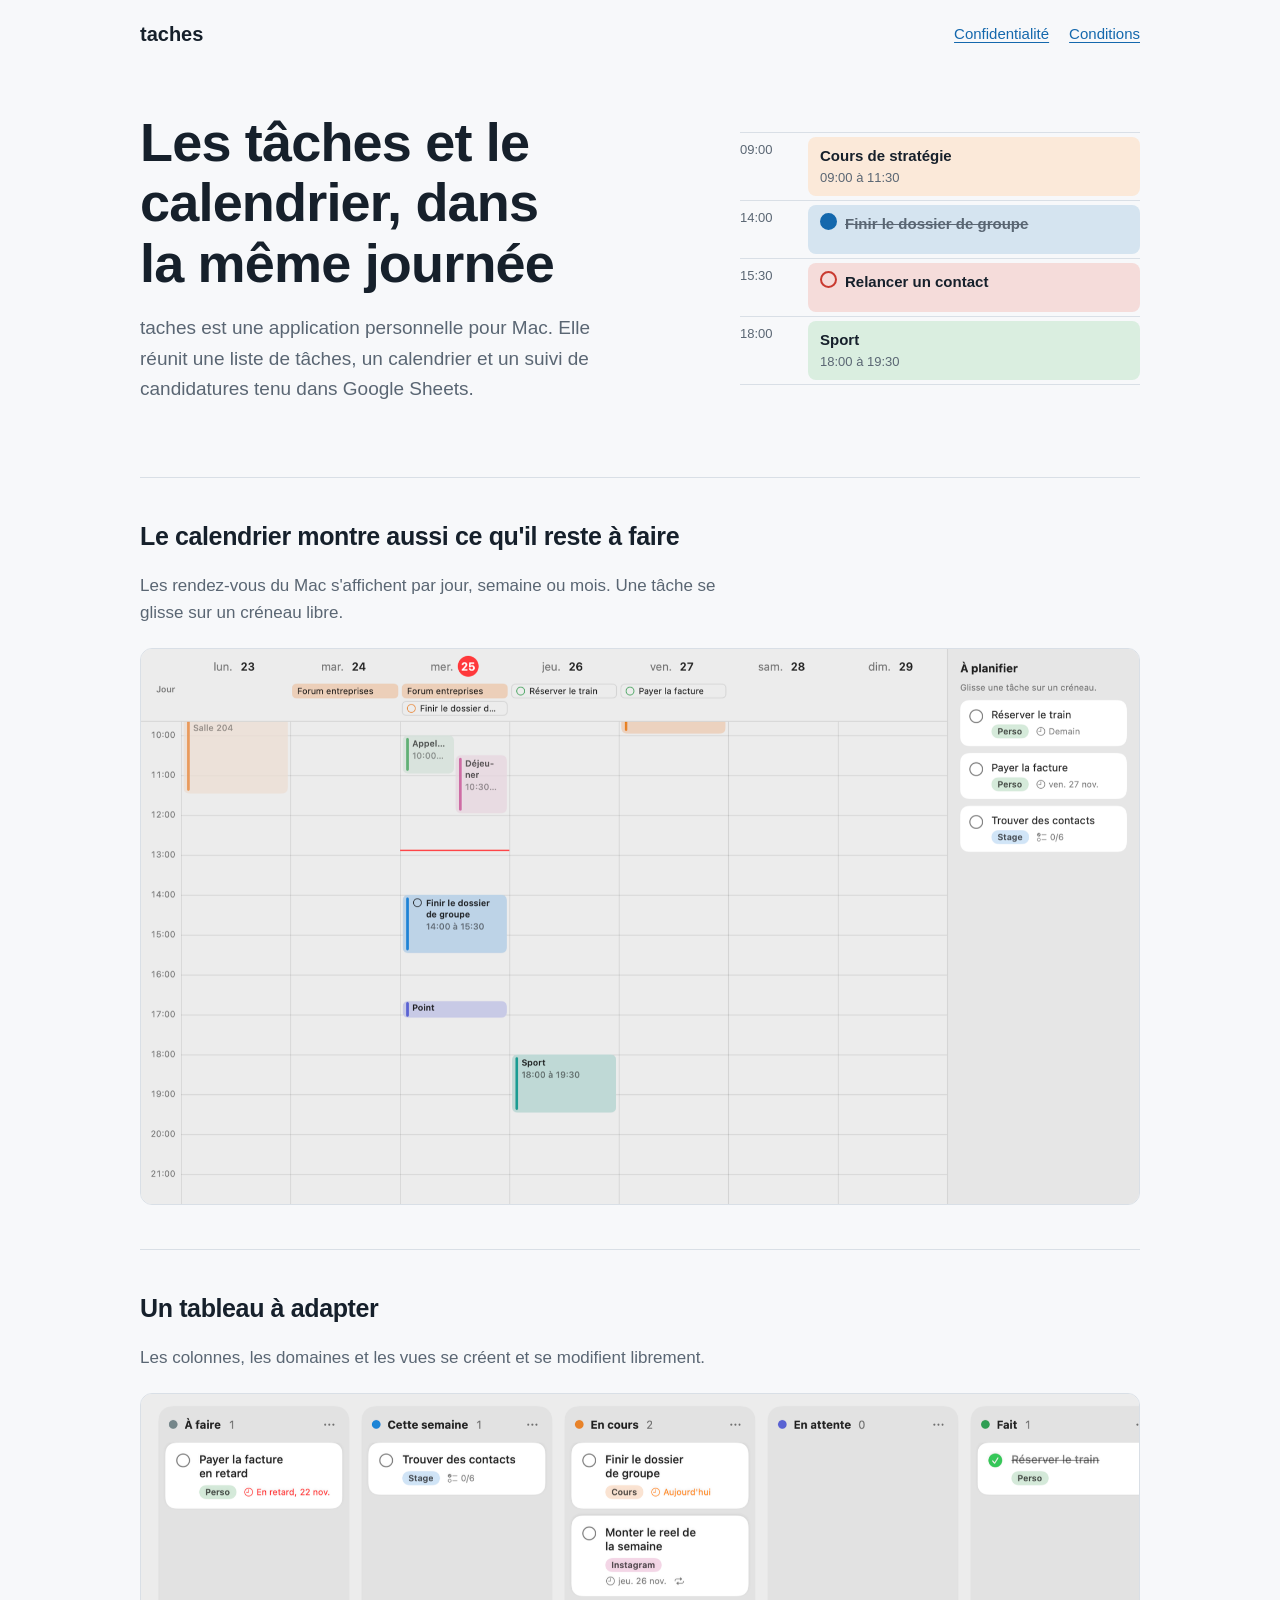
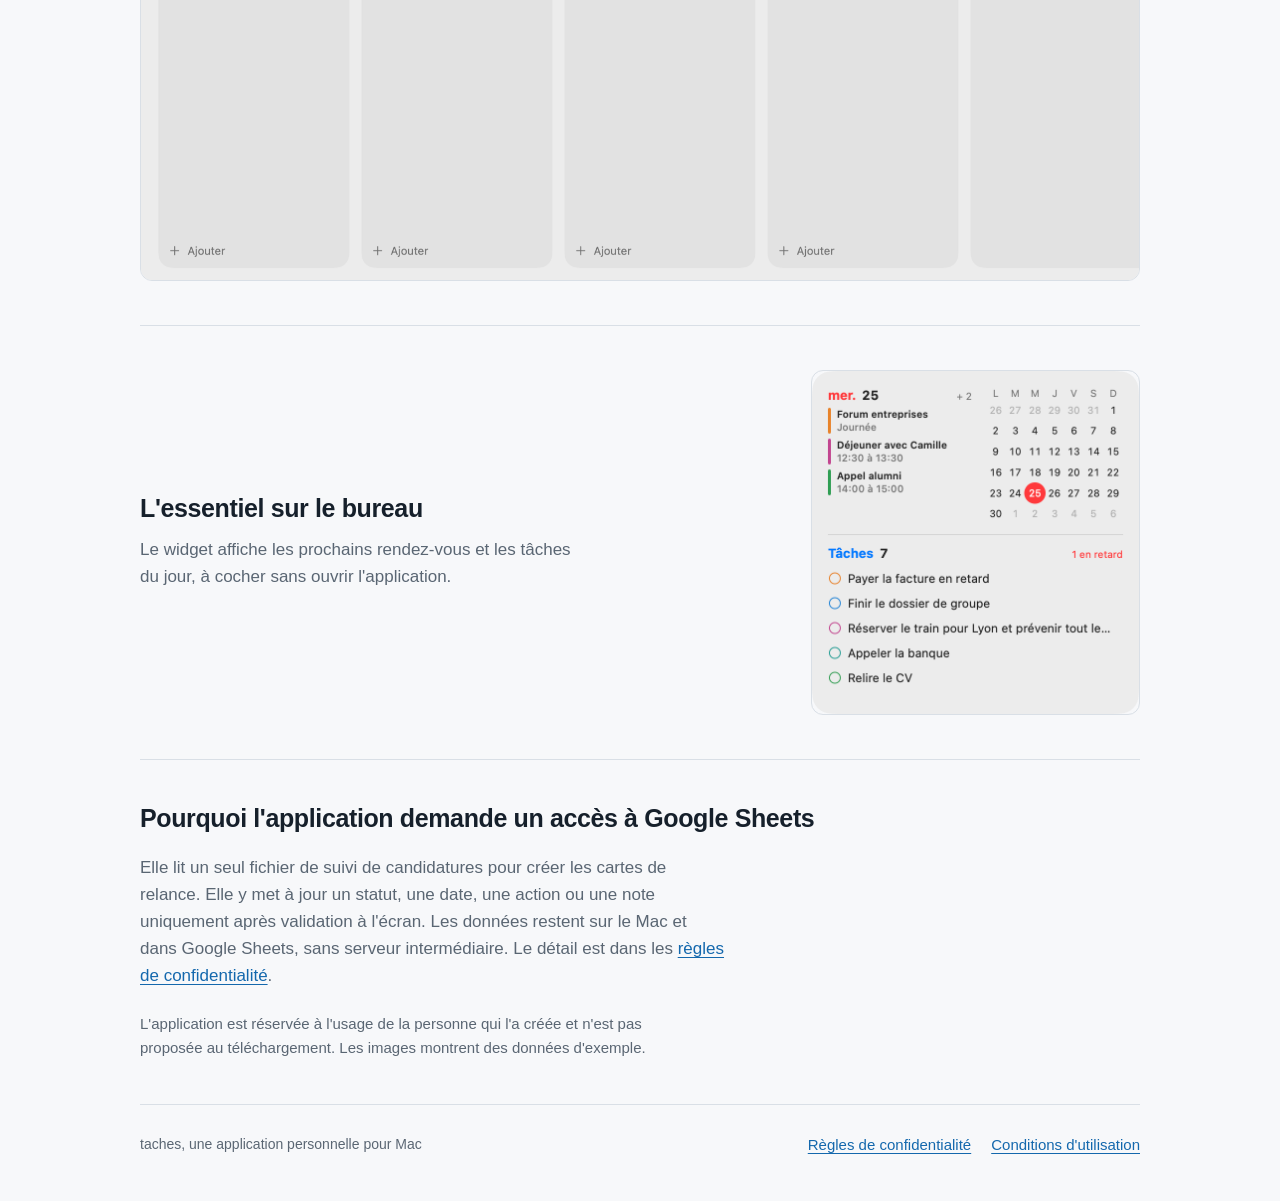
==== index.html @ 0d528f23 "Site de présentation de taches Co-Authored-By: Claude Opus 5.5 <noreply@anthropic.com>" ====
<!doctype html>
<html lang="fr">
<head>
<meta charset="utf-8">
<meta name="viewport" content="width=device-width,initial-scale=1,viewport-fit=cover">
<title>taches</title>
<meta name="description" content="Une application personnelle pour Mac qui réunit tâches, calendrier et suivi de candidatures.">
<meta name="color-scheme" content="light dark">
<link rel="stylesheet" href="style.css">
</head>
<body>
<div class="page">
<header><a class="nom" href="./">taches</a>
<nav aria-label="Pages"><a href="confidentialite.html">Confidentialité</a><a href="conditions.html">Conditions</a></nav></header>
<main>
<section class="accueil">
<div class="mots"><h1>Les tâches et le calendrier, dans la même journée</h1>
<p>taches est une application personnelle pour Mac. Elle réunit une liste de tâches, un calendrier et un suivi de candidatures tenu dans Google Sheets.</p></div>
<ul class="jour" aria-label="Exemple de journée">
<li><time>09:00</time><div class="bloc" style="--c:var(--orange)">Cours de stratégie<small>09:00 à 11:30</small></div></li>
<li><time>14:00</time><div class="bloc tache fait" style="--c:var(--bleu)">Finir le dossier de groupe</div></li>
<li><time>15:30</time><div class="bloc tache" style="--c:var(--rouge)">Relancer un contact</div></li>
<li><time>18:00</time><div class="bloc" style="--c:var(--vert)">Sport<small>18:00 à 19:30</small></div></li>
</ul>
</section>
<section class="partie"><h2>Le calendrier montre aussi ce qu'il reste à faire</h2>
<p>Les rendez-vous du Mac s'affichent par jour, semaine ou mois. Une tâche se glisse sur un créneau libre.</p>
<img src="calendrier.png" width="1800" height="1002" alt="Vue semaine du calendrier, avec les tâches à planifier sur la droite. Données d'exemple."></section>
<section class="partie"><h2>Un tableau à adapter</h2>
<p>Les colonnes, les domaines et les vues se créent et se modifient librement.</p>
<img src="kanban.png" alt="Tableau de tâches en colonnes. Données d'exemple."></section>
<section class="partie duo"><div class="mots"><h2>L'essentiel sur le bureau</h2>
<p>Le widget affiche les prochains rendez-vous et les tâches du jour, à cocher sans ouvrir l'application.</p></div>
<img src="widget.png" width="658" height="690" alt="Widget avec rendez-vous, mois et tâches du jour. Données d'exemple."></section>
<section class="partie"><h2>Pourquoi l'application demande un accès à Google Sheets</h2>
<p>Elle lit un seul fichier de suivi de candidatures pour créer les cartes de relance. Elle y met à jour un statut, une date, une action ou une note uniquement après validation à l'écran. Les données restent sur le Mac et dans Google Sheets, sans serveur intermédiaire. Le détail est dans les <a href="confidentialite.html">règles de confidentialité</a>.</p>
<p class="note">L'application est réservée à l'usage de la personne qui l'a créée et n'est pas proposée au téléchargement. Les images montrent des données d'exemple.</p></section>
</main>
<footer><span>taches, une application personnelle pour Mac</span><nav aria-label="Pages légales"><a href="confidentialite.html">Règles de confidentialité</a><a href="conditions.html">Conditions d'utilisation</a></nav></footer>
</div>
</body>
</html>
---- style.css ----
/* Une journée : à gauche le rail des heures, à droite ce qui s'y pose. */
:root{--fond:#f7f8fa;--carte:#fff;--encre:#16202b;--doux:#5a6673;--trait:#d9dfe6;--bleu:#1468ad;--rouge:#c93a30;--orange:#e8832a;--vert:#2f9e53;
--titre:ui-rounded,"SF Pro Rounded",-apple-system,"Avenir Next","Segoe UI",sans-serif;--texte:-apple-system,"SF Pro Text","Segoe UI",Roboto,sans-serif}
@media (prefers-color-scheme:dark){:root{--fond:#14191f;--carte:#1d242c;--encre:#eaf0f6;--doux:#9ba8b5;--trait:#313b46;--bleu:#6cb6f2;--rouge:#ff7066;--orange:#f0a05a;--vert:#6cc98a;color-scheme:dark}}
*{box-sizing:border-box}
body{margin:0;background:var(--fond);color:var(--encre);font:17px/1.6 var(--texte)}
.page{max-width:1040px;margin:0 auto;padding-inline:max(20px,env(safe-area-inset-left,0px)) max(20px,env(safe-area-inset-right,0px))}
a{color:var(--bleu);text-underline-offset:3px}a:focus-visible{outline:3px solid var(--bleu);outline-offset:3px;border-radius:4px}
header{display:flex;flex-wrap:wrap;gap:8px 24px;align-items:center;justify-content:space-between;padding-block:22px}
header .nom{font:700 20px var(--titre);color:var(--encre);text-decoration:none}
nav{display:flex;flex-wrap:wrap;gap:4px 20px;font-size:15px}
h1,h2{font-family:var(--titre);line-height:1.12;text-wrap:balance;letter-spacing:-.015em}
h1{font-size:clamp(34px,5.4vw,54px);margin:0}
h2{font-size:25px;margin:0}
p{margin:0}
.accueil{display:grid;grid-template-columns:minmax(0,1fr) minmax(0,400px);gap:56px;align-items:center;padding-block:44px 72px}
.accueil div.mots{display:grid;gap:20px}.mots p{max-width:46ch;color:var(--doux);font-size:19px}
.jour{list-style:none;margin:0;padding:0;border-top:1px solid var(--trait);font-size:15px}
.jour li{display:grid;grid-template-columns:56px minmax(0,1fr);gap:12px;min-height:58px;border-bottom:1px solid var(--trait)}
.jour time{color:var(--doux);font-size:13px;font-variant-numeric:tabular-nums;padding-top:7px}
.bloc{align-self:stretch;margin:4px 0;padding:7px 12px;border-radius:8px;background:color-mix(in srgb,var(--c) 18%,var(--carte));font-weight:600}
.bloc small{display:block;font-weight:400;color:var(--doux);font-size:13px}
.tache::before{content:"";display:inline-block;width:13px;height:13px;margin-right:8px;vertical-align:-1px;border:2px solid var(--c);border-radius:50%}
.fait::before{background:var(--c)}.fait{text-decoration:line-through;color:var(--doux)}
.partie{display:grid;gap:22px;padding-block:44px;border-top:1px solid var(--trait)}
.partie>p{max-width:62ch;color:var(--doux)}
.partie img{display:block;width:100%;height:auto;border:1px solid var(--trait);border-radius:12px}
.duo{grid-template-columns:minmax(0,1fr) minmax(0,329px);align-items:center;gap:22px 56px}.duo .mots{display:grid;gap:14px}.duo .mots p{font-size:17px}
.note{font-size:15px;color:var(--doux)}
.droit{max-width:720px;display:grid;gap:34px;padding-block:36px 72px}.droit section{display:grid;gap:12px}.droit h1{font-size:clamp(32px,5vw,44px)}.droit h2{font-size:21px}
.droit ul{margin:0;padding-left:20px;display:grid;gap:8px}.droit code{font-size:.9em;overflow-wrap:anywhere}
footer{display:flex;flex-wrap:wrap;gap:6px 24px;justify-content:space-between;padding-block:28px 44px;border-top:1px solid var(--trait);font-size:14px;color:var(--doux)}
@media (max-width:760px){.accueil,.duo{grid-template-columns:minmax(0,1fr);gap:34px}.accueil{padding-block:24px 52px}.duo img{max-width:329px}}
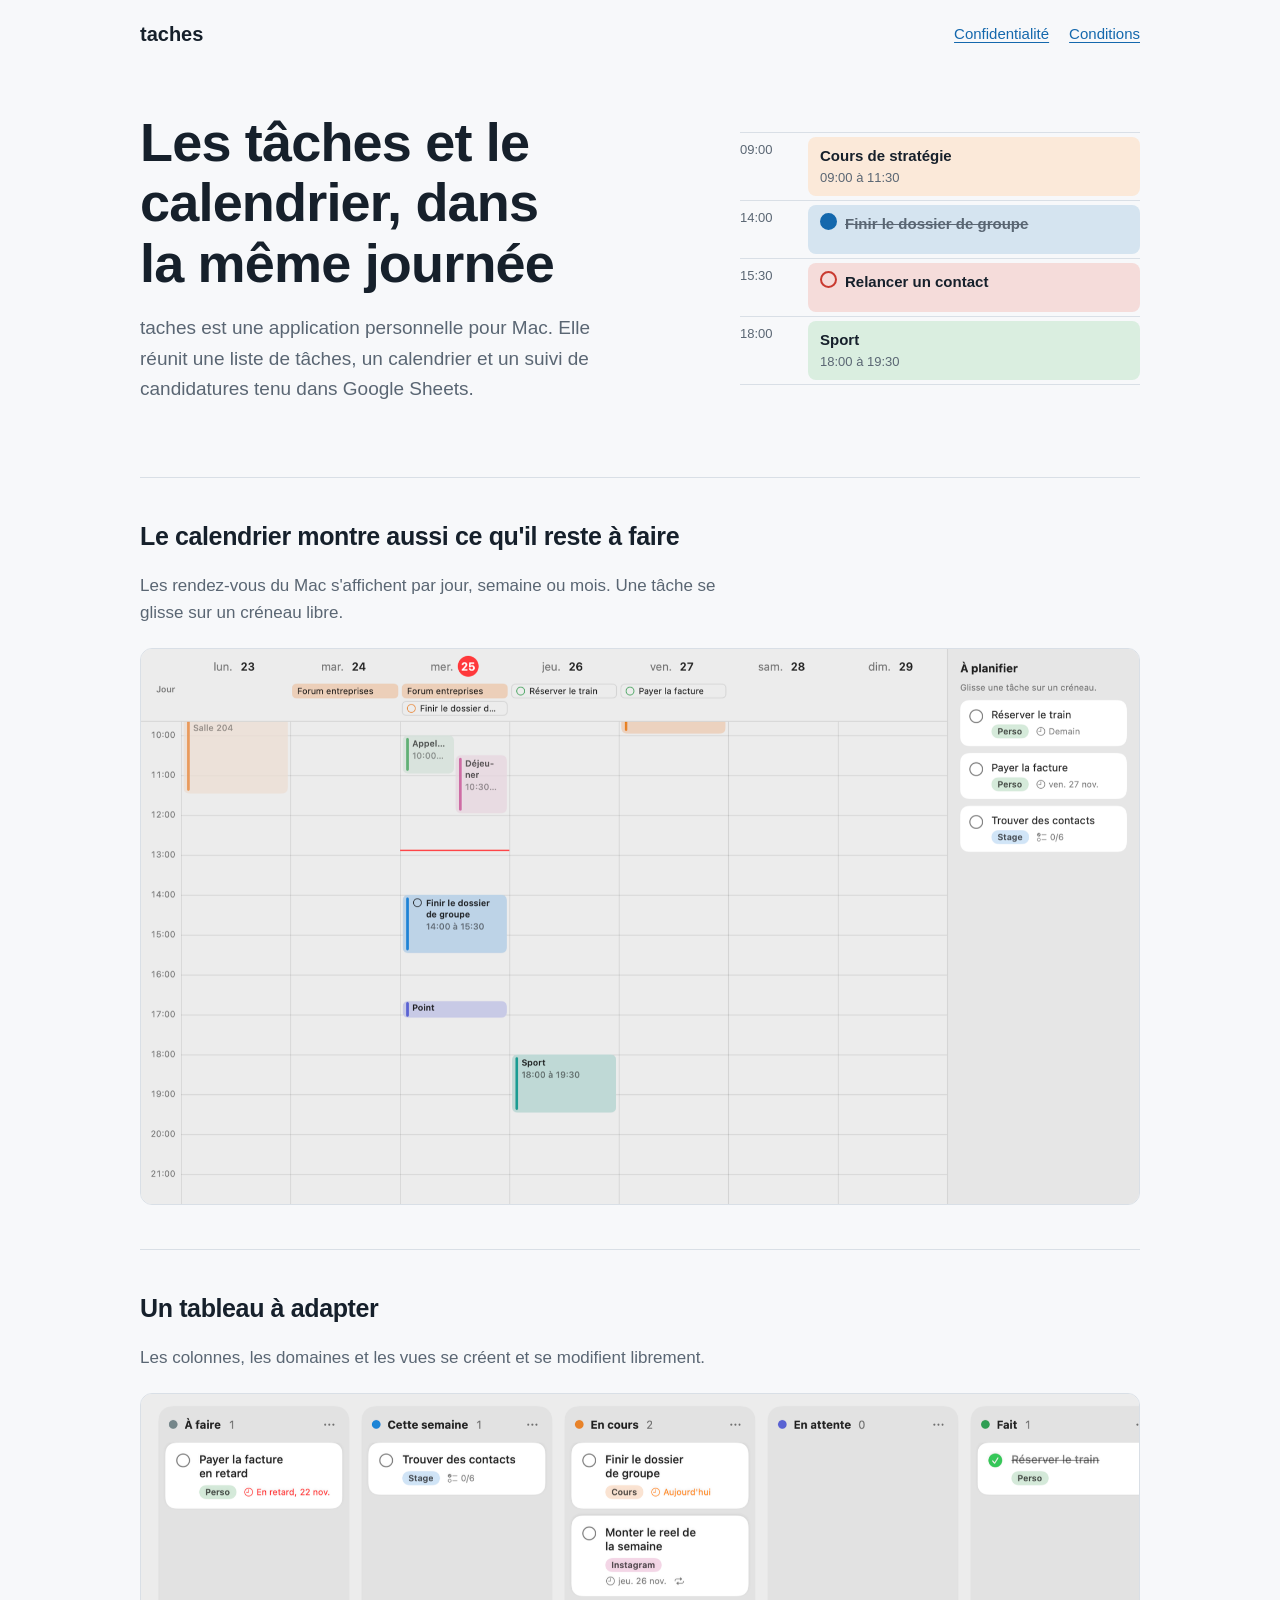
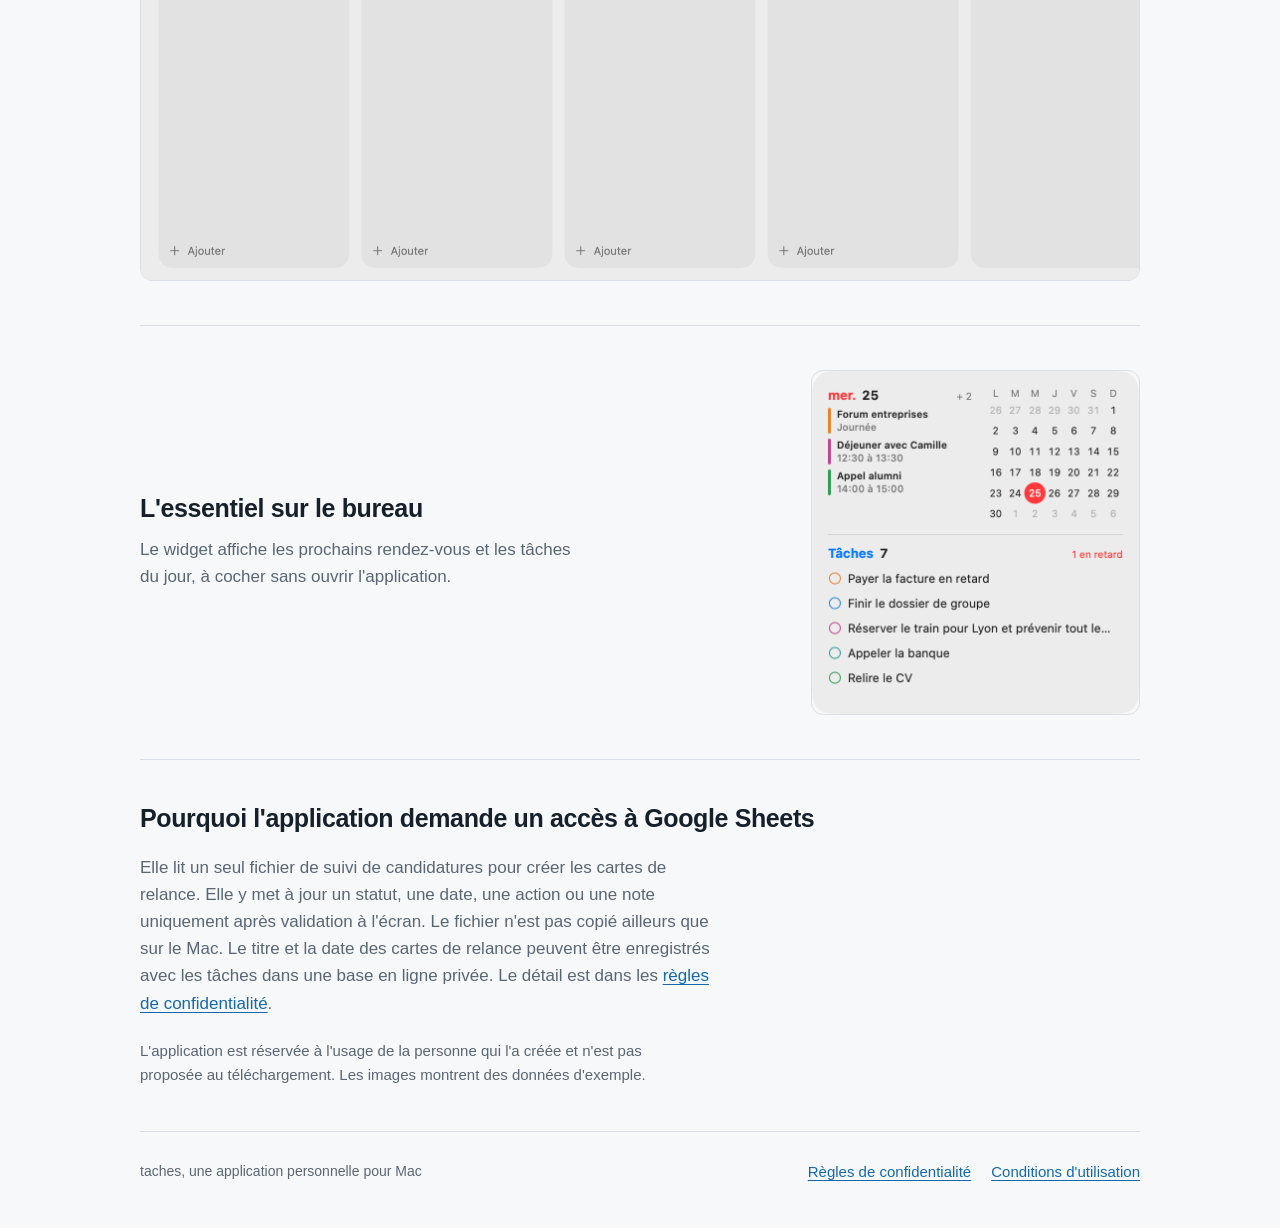
==== commit 9ba076ed: "Règles de confidentialité : base en ligne Supabase Co-Authored-By: Claude Opus 5.5 <noreply@anthropi" ====
--- a/index.html
+++ b/index.html
@@ -33,7 +33,7 @@
 <p>Le widget affiche les prochains rendez-vous et les tâches du jour, à cocher sans ouvrir l'application.</p></div>
 <img src="widget.png" width="658" height="690" alt="Widget avec rendez-vous, mois et tâches du jour. Données d'exemple."></section>
 <section class="partie"><h2>Pourquoi l'application demande un accès à Google Sheets</h2>
-<p>Elle lit un seul fichier de suivi de candidatures pour créer les cartes de relance. Elle y met à jour un statut, une date, une action ou une note uniquement après validation à l'écran. Les données restent sur le Mac et dans Google Sheets, sans serveur intermédiaire. Le détail est dans les <a href="confidentialite.html">règles de confidentialité</a>.</p>
+<p>Elle lit un seul fichier de suivi de candidatures pour créer les cartes de relance. Elle y met à jour un statut, une date, une action ou une note uniquement après validation à l'écran. Le fichier n'est pas copié ailleurs que sur le Mac. Le titre et la date des cartes de relance peuvent être enregistrés avec les tâches dans une base en ligne privée. Le détail est dans les <a href="confidentialite.html">règles de confidentialité</a>.</p>
 <p class="note">L'application est réservée à l'usage de la personne qui l'a créée et n'est pas proposée au téléchargement. Les images montrent des données d'exemple.</p></section>
 </main>
 <footer><span>taches, une application personnelle pour Mac</span><nav aria-label="Pages légales"><a href="confidentialite.html">Règles de confidentialité</a><a href="conditions.html">Conditions d'utilisation</a></nav></footer>
